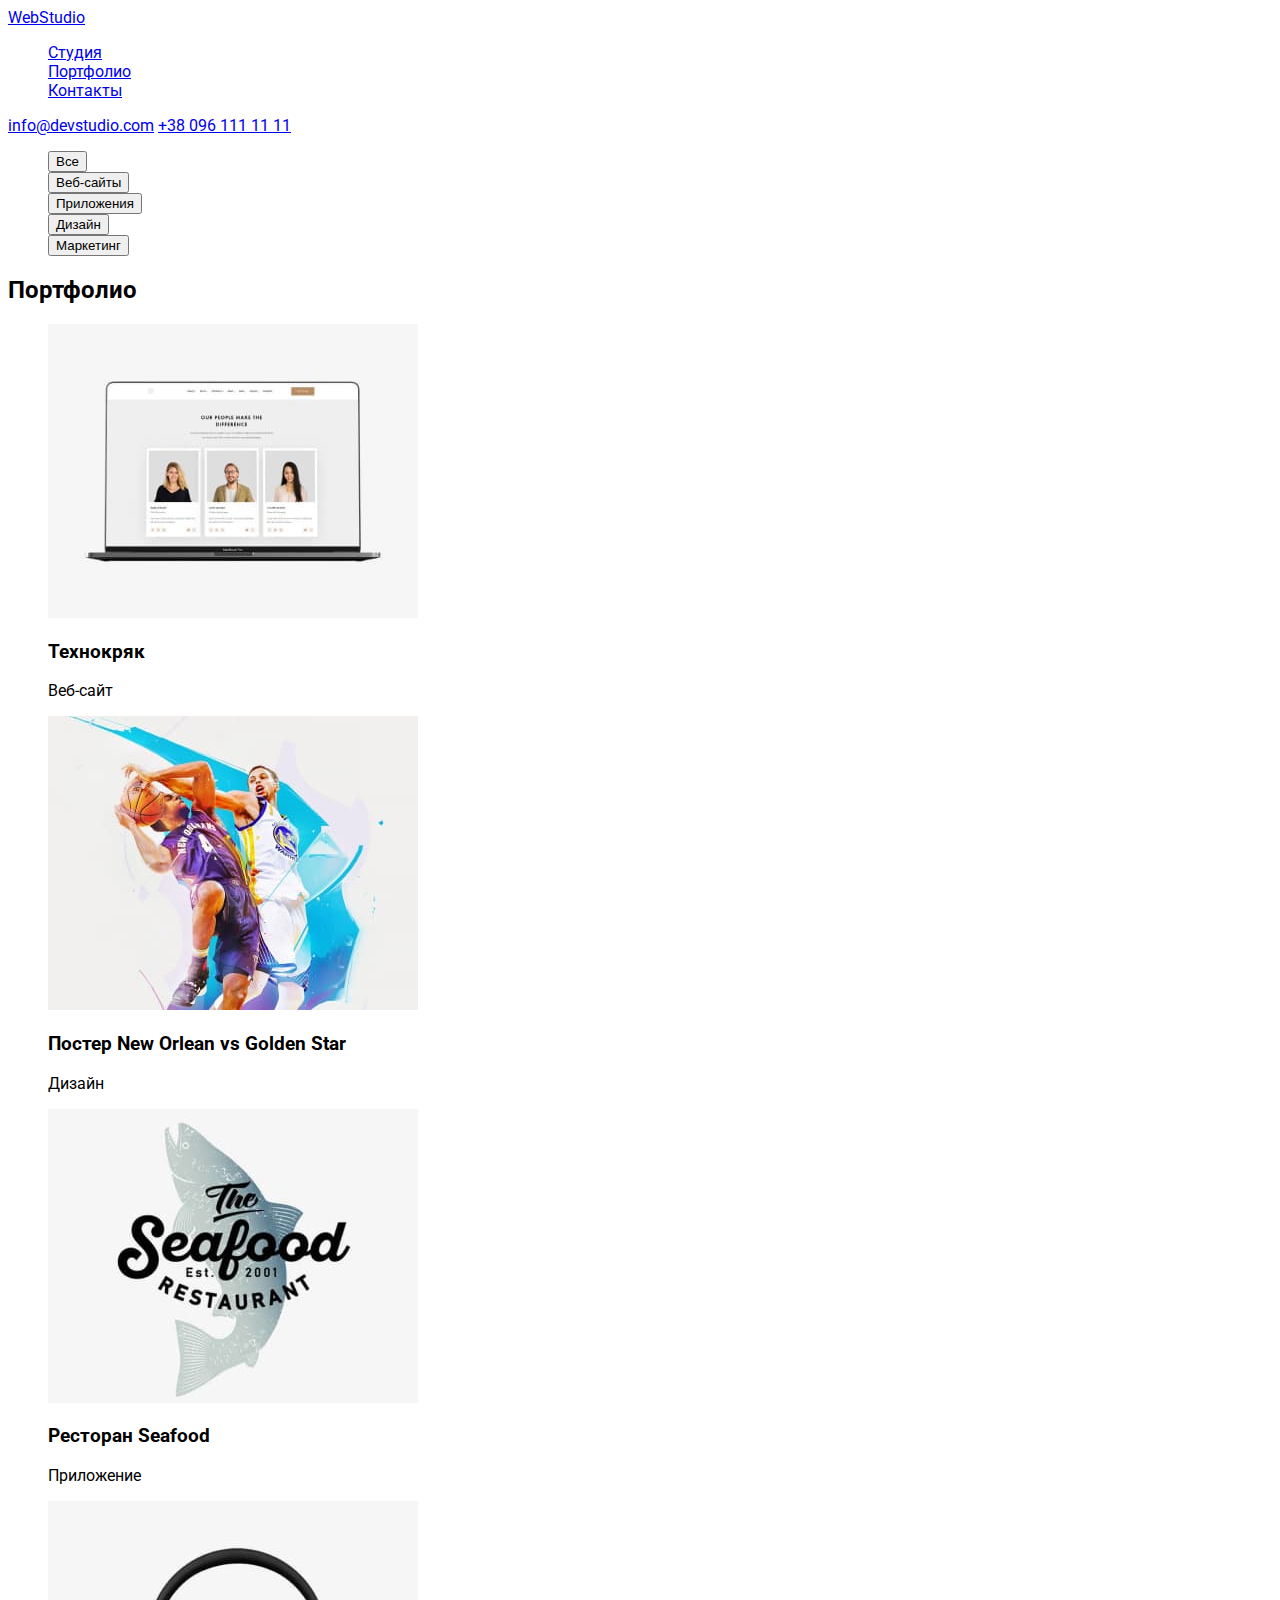
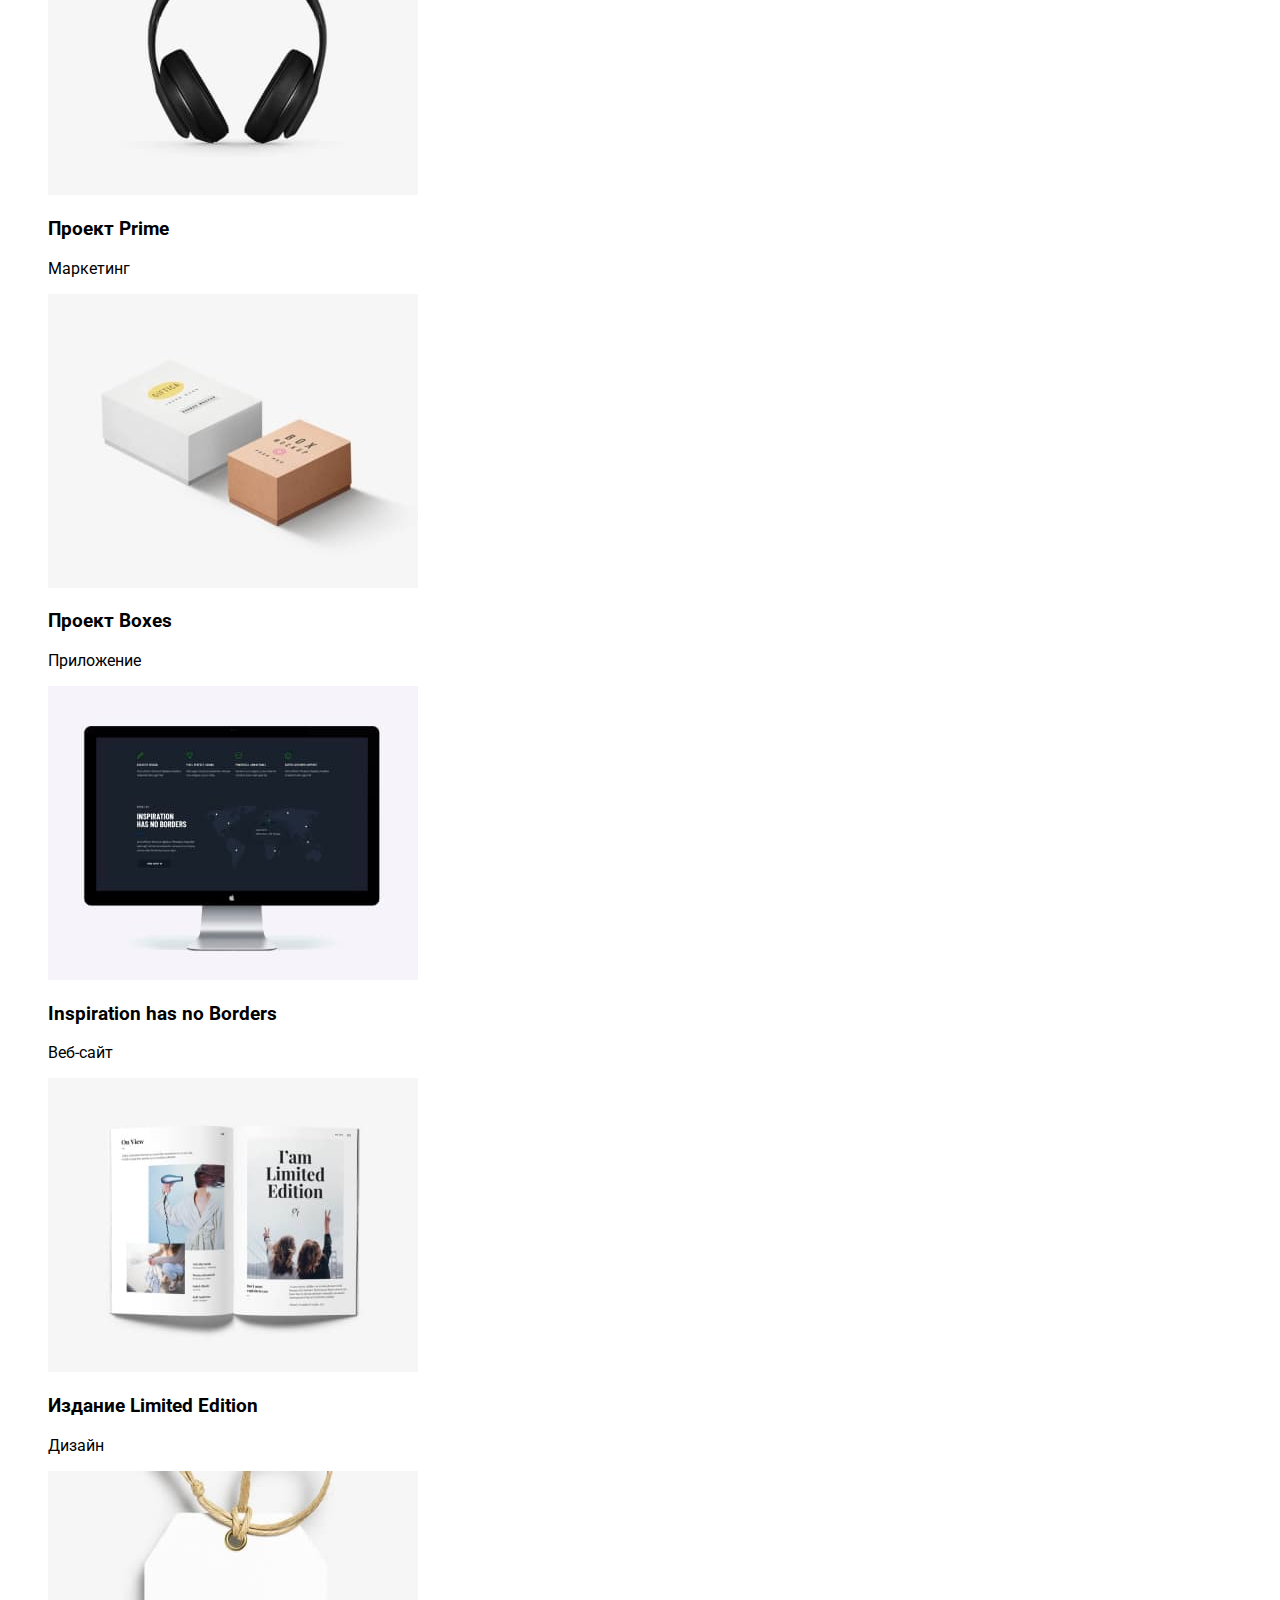
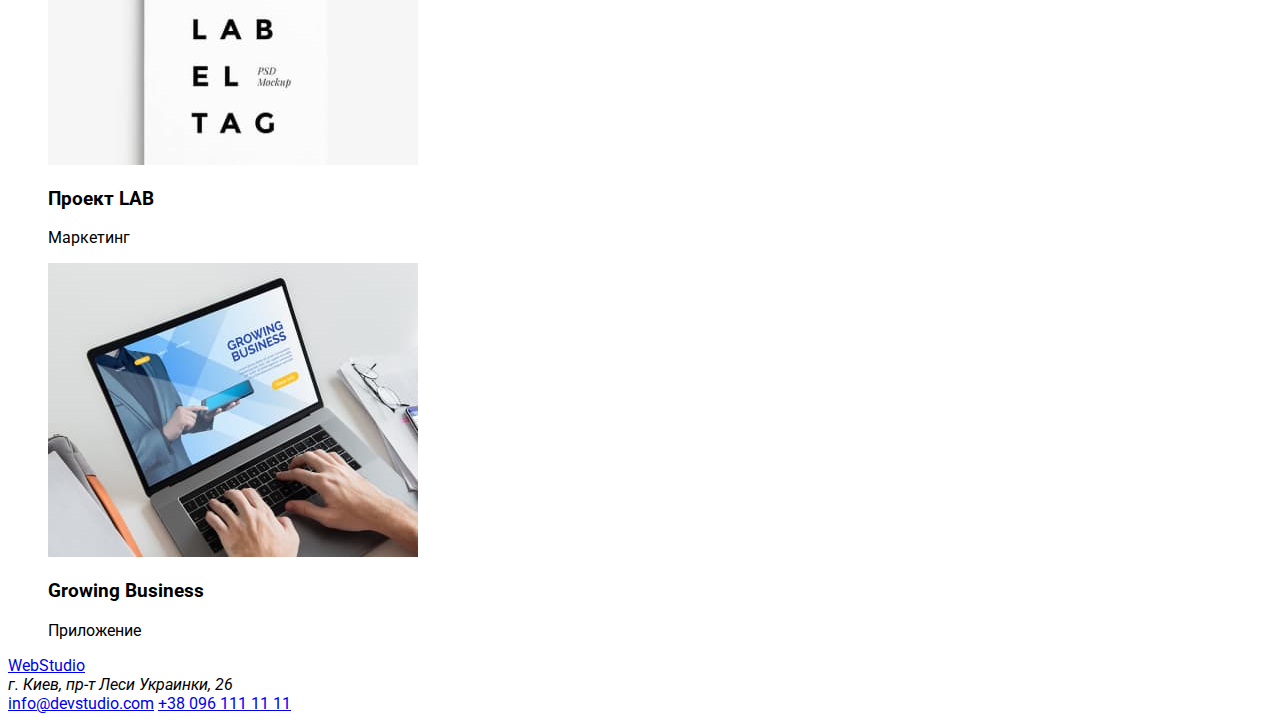
==== portfolio.html @ 27812b1b "Added new portfolio page" ====
<!DOCTYPE html>
<html lang="en">
  <head>
    <meta charset="UTF-8" />
    <meta http-equiv="X-UA-Compatible" content="IE=edge" />
    <meta name="viewport" content="width=device-width, initial-scale=1.0" />
    <link rel="preconnect" href="https://fonts.googleapis.com" />
    <link rel="preconnect" href="https://fonts.gstatic.com" crossorigin />
    <link
      href="https://fonts.googleapis.com/css2?family=Raleway:wght@700&family=Roboto:wght@400;500;700;900&display=swap"
      rel="stylesheet"
    />
    <link rel="stylesheet" href="./CSS/style.css" />

    <title>Document</title>
  </head>
  <body>
    <!-- Шапка -->
    <header class="e-header">
      <a href="./index.html" class="logo"
        ><span class="first">Web</span><span class="second">Studio</span></a
      >
      <nav class="nav">
        <ul class="list">
          <li><a href="./index.html" class="link">Студия</a></li>
          <li><a href="#" class="link current">Портфолио</a></li>
          <li><a href="#" class="link">Контакты</a></li>
        </ul>
      </nav>
      <a href="mailto:info@devstudio.com" class="contact">info@devstudio.com</a>
      <a href="tel:+380961111111" class="contact">+38 096 111 11 11</a>
    </header>

    <main>
      <ul class="list filter">
        <li>
          <button class="exp-button">Все</button>
        </li>
        <li>
          <button class="exp-button">Веб-сайты</button>
        </li>
        <li>
          <button class="exp-button">Приложения</button>
        </li>
        <li>
          <button class="exp-button">Дизайн</button>
        </li>
        <li>
          <button class="exp-button">Маркетинг</button>
        </li>
      </ul>

      <section class="section portfolio">
        <h2 class="title off">Портфолио</h2>
        <ul class="list">
          <li class="portfolio-box">
            <img
              src="./images/pf-1.jpg"
              alt="Пример работ Технокряк"
              width="370"
            />
            <h3 class="item">Технокряк</h3>
            <p class="description">Веб-сайт</p>
          </li>
          <li>
            <img
              src="./images/pf-2.jpg"
              alt="Пример работ Постер New Orlean vs Golden Star"
              width="370"
            />
            <h3 class="item">Постер New Orlean vs Golden Star</h3>
            <p class="description">Дизайн</p>
          </li>
          <li>
            <img
              src="./images/pf-3.jpg"
              alt="Пример работ Ресторан Seafood"
              width="370"
            />
            <h3 class="item">Ресторан Seafood</h3>
            <p class="description">Приложение</p>
          </li>
          <li>
            <img
              src="./images/pf-4.jpg"
              alt="Пример работ Проект Prime"
              width="370"
            />
            <h3 class="item">Проект Prime</h3>
            <p class="description">Маркетинг</p>
          </li>
          <li>
            <img
              src="./images/pf-5.jpg"
              alt="Пример работ Проект Boxes"
              width="370"
            />
            <h3 class="item">Проект Boxes</h3>
            <p class="description">Приложение</p>
          </li>
          <li>
            <img
              src="./images/pf-6.jpg"
              alt="Пример работ Inspiration has no Borders"
              width="370"
            />
            <h3 class="item">Inspiration has no Borders</h3>
            <p class="description">Веб-сайт</p>
          </li>
          <li>
            <img
              src="./images/pf-7.jpg"
              alt="Пример работ Издание Limited Edition"
              width="370"
            />
            <h3 class="item">Издание Limited Edition</h3>
            <p class="description">Дизайн</p>
          </li>
          <li>
            <img
              src="./images/pf-8.jpg"
              alt="Пример работ Проект LAB"
              width="370"
            />
            <h3 class="item">Проект LAB</h3>
            <p class="description">Маркетинг</p>
          </li>
          <li>
            <img
              src="./images/pf-9.jpg"
              alt="Пример работ Growing Business"
              width="370"
            />
            <h3 class="item">Growing Business</h3>
            <p class="description">Приложение</p>
          </li>
        </ul>
      </section>
    </main>
    <!-- Подвал -->
    <footer class="footer">
      <a href="#" class="logo"
        ><span class="first">Web</span><span class="second">Studio</span></a
      >
      <address class="address">г. Киев, пр-т Леси Украинки, 26</address>
      <a href="mailto:info@devstudio.com" class="contact">info@devstudio.com</a>
      <a href="tel:+380961111111" class="contact">+38 096 111 11 11</a>
    </footer>
  </body>
</html>
---- CSS/style.css ----
:root{
    --theme-color: #2196F3;
    --text-primary: #757575;
    --text-secondary: #212121;
    --text-secondary-liter : #FFFFFF;
    
    --font-primary: 'Roboto';
    --font-logo: 'Raleway';
}
body{
    font-family:var(--font-primary);
    
}
ul, ol{
    list-style: none;
}
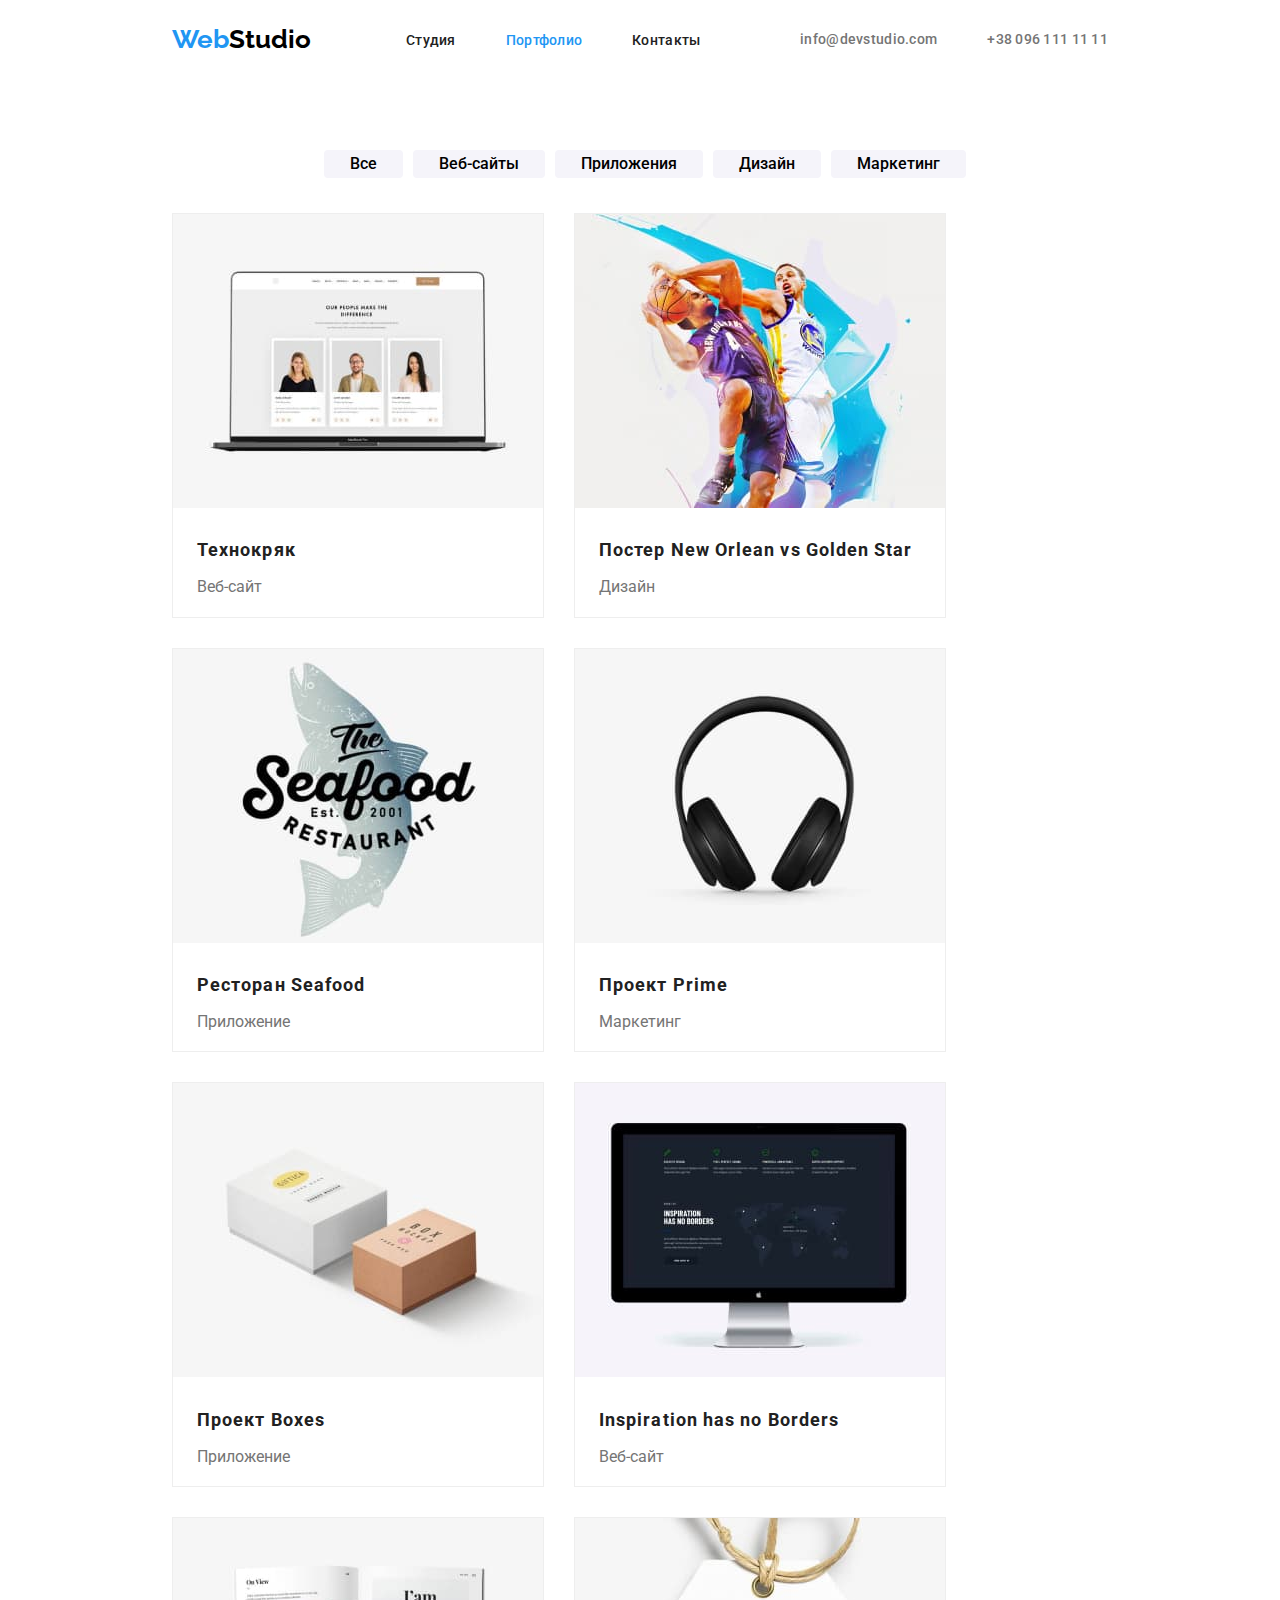
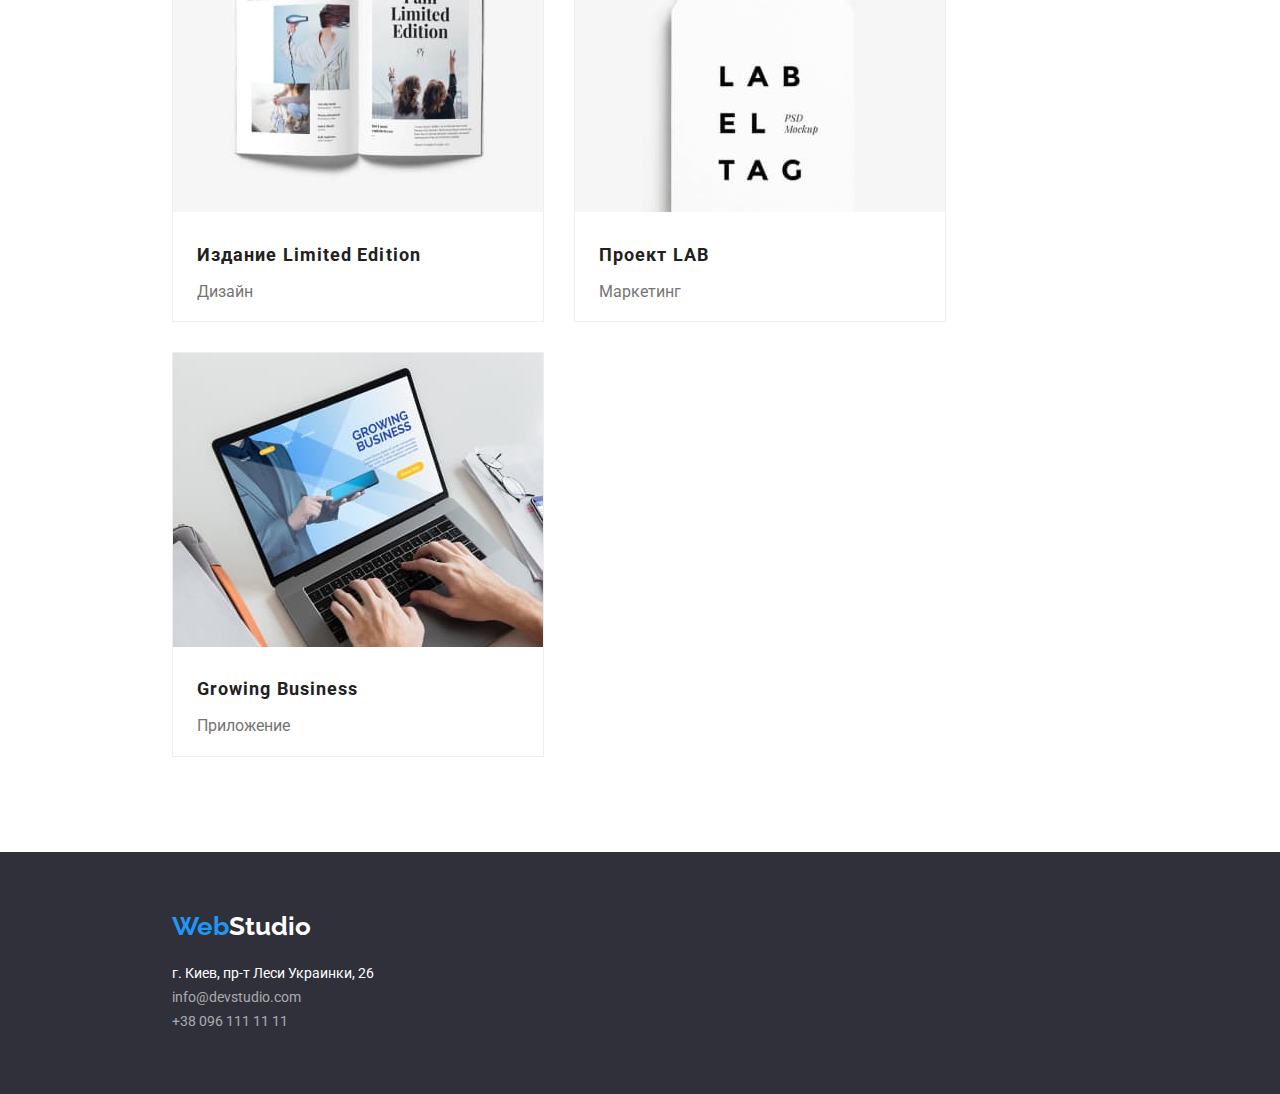
==== commit 198a424d: "одолел (возможно)" ====
--- a/portfolio.html
+++ b/portfolio.html
@@ -7,144 +7,182 @@
     <link rel="preconnect" href="https://fonts.googleapis.com" />
     <link rel="preconnect" href="https://fonts.gstatic.com" crossorigin />
     <link
+      rel="stylesheet"
+      href="https://cdnjs.cloudflare.com/ajax/libs/modern-normalize/1.0.0/modern-normalize.min.css"
+    />
+    <link
       href="https://fonts.googleapis.com/css2?family=Raleway:wght@700&family=Roboto:wght@400;500;700;900&display=swap"
       rel="stylesheet"
     />
     <link rel="stylesheet" href="./CSS/style.css" />
 
-    <title>Document</title>
+    <title>Portfolio</title>
   </head>
   <body>
     <!-- Шапка -->
     <header class="e-header">
-      <a href="./index.html" class="logo"
-        ><span class="first">Web</span><span class="second">Studio</span></a
-      >
-      <nav class="nav">
-        <ul class="list">
-          <li><a href="./index.html" class="link">Студия</a></li>
-          <li><a href="#" class="link current">Портфолио</a></li>
-          <li><a href="#" class="link">Контакты</a></li>
-        </ul>
-      </nav>
-      <a href="mailto:info@devstudio.com" class="contact">info@devstudio.com</a>
-      <a href="tel:+380961111111" class="contact">+38 096 111 11 11</a>
+      <div class="container header-container">
+        <a href="#" class="logo"
+          ><span class="first">Web</span><span class="second">Studio</span></a
+        >
+        <nav class="nav">
+          <ul class="list flex-list">
+            <li class="headet-list-item">
+              <a href="./index.html" class="link">Студия</a>
+            </li>
+            <li class="headet-list-item">
+              <a href="#" class="link current">Портфолио</a>
+            </li>
+            <li class="headet-list-item">
+              <a href="#" class="link">Контакты</a>
+            </li>
+          </ul>
+        </nav>
+        <div class="heder-contact">
+          <a href="mailto:info@devstudio.com" class="contact"
+            >info@devstudio.com</a
+          >
+          <a href="tel:+380961111111" class="contact">+38 096 111 11 11</a>
+        </div>
+      </div>
     </header>
 
     <main>
-      <ul class="list filter">
-        <li>
-          <button class="exp-button">Все</button>
-        </li>
-        <li>
-          <button class="exp-button">Веб-сайты</button>
-        </li>
-        <li>
-          <button class="exp-button">Приложения</button>
-        </li>
-        <li>
-          <button class="exp-button">Дизайн</button>
-        </li>
-        <li>
-          <button class="exp-button">Маркетинг</button>
-        </li>
-      </ul>
-
-      <section class="section portfolio">
-        <h2 class="title off">Портфолио</h2>
-        <ul class="list">
-          <li class="portfolio-box">
-            <img
-              src="./images/pf-1.jpg"
-              alt="Пример работ Технокряк"
-              width="370"
-            />
-            <h3 class="item">Технокряк</h3>
-            <p class="description">Веб-сайт</p>
-          </li>
-          <li>
-            <img
-              src="./images/pf-2.jpg"
-              alt="Пример работ Постер New Orlean vs Golden Star"
-              width="370"
-            />
-            <h3 class="item">Постер New Orlean vs Golden Star</h3>
-            <p class="description">Дизайн</p>
-          </li>
-          <li>
-            <img
-              src="./images/pf-3.jpg"
-              alt="Пример работ Ресторан Seafood"
-              width="370"
-            />
-            <h3 class="item">Ресторан Seafood</h3>
-            <p class="description">Приложение</p>
-          </li>
-          <li>
-            <img
-              src="./images/pf-4.jpg"
-              alt="Пример работ Проект Prime"
-              width="370"
-            />
-            <h3 class="item">Проект Prime</h3>
-            <p class="description">Маркетинг</p>
-          </li>
-          <li>
-            <img
-              src="./images/pf-5.jpg"
-              alt="Пример работ Проект Boxes"
-              width="370"
-            />
-            <h3 class="item">Проект Boxes</h3>
-            <p class="description">Приложение</p>
-          </li>
-          <li>
-            <img
-              src="./images/pf-6.jpg"
-              alt="Пример работ Inspiration has no Borders"
-              width="370"
-            />
-            <h3 class="item">Inspiration has no Borders</h3>
-            <p class="description">Веб-сайт</p>
-          </li>
-          <li>
-            <img
-              src="./images/pf-7.jpg"
-              alt="Пример работ Издание Limited Edition"
-              width="370"
-            />
-            <h3 class="item">Издание Limited Edition</h3>
-            <p class="description">Дизайн</p>
-          </li>
-          <li>
-            <img
-              src="./images/pf-8.jpg"
-              alt="Пример работ Проект LAB"
-              width="370"
-            />
-            <h3 class="item">Проект LAB</h3>
-            <p class="description">Маркетинг</p>
-          </li>
-          <li>
-            <img
-              src="./images/pf-9.jpg"
-              alt="Пример работ Growing Business"
-              width="370"
-            />
-            <h3 class="item">Growing Business</h3>
-            <p class="description">Приложение</p>
-          </li>
-        </ul>
+      <section class="section portfolio container">
+        <div class="our-portfolio">
+          <ul class="list portfolio-filter">
+            <li class="portfolio-item">
+              <button class="portfolio-exp-button">
+                <span class="exp-butt-txt">Все</span>
+              </button>
+            </li>
+            <li class="portfolio-item">
+              <button class="portfolio-exp-button">
+                <span class="exp-butt-txt">Веб-сайты</span>
+              </button>
+            </li>
+            <li class="portfolio-item">
+              <button class="portfolio-exp-button">
+                <span class="exp-butt-txt">Приложения</span>
+              </button>
+            </li>
+            <li class="portfolio-item">
+              <button class="portfolio-exp-button">
+                <span class="exp-butt-txt">Дизайн</span>
+              </button>
+            </li>
+            <li class="portfolio-item">
+              <button class="portfolio-exp-button">
+                <span class="exp-butt-txt">Маркетинг</span>
+              </button>
+            </li>
+          </ul>
+          <div class="portfolio-exemple">
+            <h2 class="title off">Портфолио</h2>
+            <ul class="list portfolio-list">
+              <li class="portfolio-exemple-item">
+                <img src="./images/pf-1.jpg" alt="Пример работ Технокряк" />
+                <div class="portfolio-exemple-txt">
+                  <h3 class="item">Технокряк</h3>
+                  <p class="description">Веб-сайт</p>
+                </div>
+              </li>
+              <li class="portfolio-exemple-item">
+                <img
+                  src="./images/pf-2.jpg"
+                  alt="Пример работ Постер New Orlean vs Golden Star"
+                />
+                <div class="portfolio-exemple-txt">
+                  <h3 class="item">Постер New Orlean vs Golden Star</h3>
+                  <p class="description">Дизайн</p>
+                </div>
+              </li>
+              <li class="portfolio-exemple-item">
+                <img
+                  src="./images/pf-3.jpg"
+                  alt="Пример работ Ресторан Seafood"
+                />
+                <div class="portfolio-exemple-txt">
+                  <h3 class="item">Ресторан Seafood</h3>
+                  <p class="description">Приложение</p>
+                </div>
+              </li>
+              <li class="portfolio-exemple-item">
+                <img src="./images/pf-4.jpg" alt="Пример работ Проект Prime" />
+                <div class="portfolio-exemple-txt">
+                  <h3 class="item">Проект Prime</h3>
+                  <p class="description">Маркетинг</p>
+                </div>
+              </li>
+              <li class="portfolio-exemple-item">
+                <img src="./images/pf-5.jpg" alt="Пример работ Проект Boxes" />
+                <div class="portfolio-exemple-txt">
+                  <h3 class="item">Проект Boxes</h3>
+                  <p class="description">Приложение</p>
+                </div>
+              </li>
+              <li class="portfolio-exemple-item">
+                <img
+                  src="./images/pf-6.jpg"
+                  alt="Пример работ Inspiration has no Borders"
+                />
+                <div class="portfolio-exemple-txt">
+                  <h3 class="item">Inspiration has no Borders</h3>
+                  <p class="description">Веб-сайт</p>
+                </div>
+              </li>
+              <li class="portfolio-exemple-item">
+                <img
+                  src="./images/pf-7.jpg"
+                  alt="Пример работ Издание Limited Edition"
+                />
+                <div class="portfolio-exemple-txt">
+                  <h3 class="item">Издание Limited Edition</h3>
+                  <p class="description">Дизайн</p>
+                </div>
+              </li>
+              <li class="portfolio-exemple-item">
+                <img src="./images/pf-8.jpg" alt="Пример работ Проект LAB" />
+                <div class="portfolio-exemple-txt">
+                  <h3 class="item">Проект LAB</h3>
+                  <p class="description">Маркетинг</p>
+                </div>
+              </li>
+              <li class="portfolio-exemple-item">
+                <img
+                  src="./images/pf-9.jpg"
+                  alt="Пример работ Growing Business"
+                />
+                <div class="portfolio-exemple-txt">
+                  <h3 class="item">Growing Business</h3>
+                  <p class="description">Приложение</p>
+                </div>
+              </li>
+            </ul>
+          </div>
+        </div>
       </section>
     </main>
     <!-- Подвал -->
     <footer class="footer">
-      <a href="#" class="logo"
-        ><span class="first">Web</span><span class="second">Studio</span></a
-      >
-      <address class="address">г. Киев, пр-т Леси Украинки, 26</address>
-      <a href="mailto:info@devstudio.com" class="contact">info@devstudio.com</a>
-      <a href="tel:+380961111111" class="contact">+38 096 111 11 11</a>
+      <div class="container our-footer">
+        <a href="#" class="logo"
+          ><span class="first">Web</span><span class="second">Studio</span></a
+        >
+        <div class="footer-contact">
+          <address class="address">г. Киев, пр-т Леси Украинки, 26</address>
+          <ul class="list">
+            <li>
+              <a href="mailto:info@devstudio.com" class="contact"
+                >info@devstudio.com</a
+              >
+            </li>
+            <li>
+              <a href="tel:+380961111111" class="contact">+38 096 111 11 11</a>
+            </li>
+          </ul>
+        </div>
+      </div>
     </footer>
   </body>
 </html>
--- a/CSS/style.css
+++ b/CSS/style.css
@@ -1,16 +1,380 @@
-:root{
-    --theme-color: #2196F3;
-    --text-primary: #757575;
-    --text-secondary: #212121;
-    --text-secondary-liter : #FFFFFF;
-    
-    --font-primary: 'Roboto';
-    --font-logo: 'Raleway';
-}
-body{
-    font-family:var(--font-primary);
-    
-}
-ul, ol{
-    list-style: none;
-}+:root {
+  --theme-color: #2196f3;
+  --bcg-main: #ffffff;
+  --text-logo: #000000;
+  --text-primary: #212121;
+  --text-secondary: #757575;
+  --text-secondary-liter: #ffffff;
+  --text-secondary-lite-fill: rgba(255, 255, 255, 0.6);
+
+  --font-primary: "Roboto";
+  --font-primary-rezerv: "sans-serif";
+  --font-logo: "Raleway";
+}
+body {
+  background-color: var(--bcg-main);
+  font-family: var(--font-primary), var(--font-primary-rezerv);
+}
+a {
+  text-decoration: none;
+}
+ul {
+  padding: 0px;
+  margin: 0;
+}
+h1,
+h2,
+h3,
+p {
+  margin: 0 0 0 0;
+}
+.off {
+  display: none;
+}
+.logo {
+  font-family: var(--font-logo);
+  font-size: 26px;
+  font-weight: 700;
+  color: #2196f3;
+  margin-right: 95px;
+}
+
+.logo .second {
+  color: var(--text-logo);
+}
+
+.container {
+  margin-left: calc(0.26875 * 100% / 2);
+  margin-right: calc(0.26875 * 100% / 2);
+
+  /* margin-left: 215px;
+  margin-right: 215px; */
+}
+.header-container {
+  display: flex;
+  align-items: center;
+  margin-top: 25px;
+}
+.nav {
+  display: flex;
+  align-items: center;
+
+  letter-spacing: 0.02em;
+  line-height: 1.14;
+  font-size: 14px;
+  font-family: var(--font-primary);
+  font-style: normal;
+  font-weight: 500;
+  font-size: 14px;
+  line-height: 16px;
+  letter-spacing: 0.02em;
+  color: var(--text-primary);
+}
+.flex-list {
+  display: flex;
+}
+.list {
+  list-style: none;
+}
+.headet-list-item + .headet-list-item {
+  margin-left: 50px;
+}
+.nav .link {
+  font-family: var(--font-primary);
+  font-style: normal;
+  font-weight: 500;
+  font-size: 14px;
+  line-height: 16px;
+  letter-spacing: 0.02em;
+  color: var(--text-primary);
+}
+
+.nav .current {
+  color: var(--theme-color);
+}
+.nav .link:hover,
+.nav .link:focus {
+  color: var(--theme-color);
+}
+.e-header {
+}
+
+.e-header .contact + .contact {
+  margin-left: 50px;
+}
+.e-header .contact {
+  letter-spacing: 0.02em;
+  line-height: 1.14;
+  font-size: 14px;
+  font-weight: 500;
+  color: var(--text-secondary);
+}
+
+.heder-contact {
+  margin-left: auto;
+  display: flex;
+}
+.e-header .contact:hover,
+.contact:focus {
+  color: var(--theme-color);
+}
+.footer {
+  background-color: #2f303a;
+}
+.footer .contact {
+  font-size: 14px;
+  font-family: Roboto;
+
+  line-height: 1.71;
+  font-weight: 400;
+  color: var(--text-secondary-lite-fill);
+}
+.footer .contact:hover,
+.contact:focus {
+}
+/* <!-- Эффективные решения для вашего бизнеса --> */
+.herro {
+  margin-top: 25px;
+  text-align: center;
+  background-color: #2f303a;
+  color: var(--text-secondary-liter);
+}
+.herro .title {
+  text-align: center;
+  font-size: 44px;
+  font-weight: 900;
+}
+.herro-conteiner {
+  padding-top: 200px;
+  padding-bottom: 200px;
+}
+/* section-title */
+
+.section {
+}
+.section .title {
+  color: var(--text-primary);
+  font-size: 36px;
+  text-align: center;
+}
+.section .item {
+  color: var(--text-primary);
+}
+.section .description {
+  margin-top: 10px;
+  color: var(--text-secondary);
+}
+.allingcentr {
+  text-align: center;
+}
+
+/*  ПОЧЕМУ МЫ */
+.why-we {
+}
+
+.why-we-container {
+  margin-top: 95px;
+}
+
+.why-we-list {
+  display: flex;
+  margin-left: -30px;
+}
+.why-we-item {
+  width: calc(100% / 4 - 30px);
+  margin-left: 30px;
+  flex-wrap: wrap;
+  /* width: 100px; */
+}
+.why-we-item + .why-we-item {
+}
+.why-we li {
+  /* max-width: 270px; */
+}
+
+.why-we .item {
+  line-height: 1.14;
+  letter-spacing: 0.03em;
+  font-size: 14px;
+}
+.why-we .description {
+  line-height: 1.71;
+  letter-spacing: 0.03em;
+  font-size: 14px;
+}
+
+/* наша работа */
+.our-work {
+  margin-top: 95px;
+}
+.our-work-list {
+  display: flex;
+  margin-left: -30px;
+  margin-top: 50px;
+}
+.our-work-item {
+  width: calc(100% / 3 - 30px);
+  margin-left: 30px;
+  flex-wrap: wrap;
+}
+.our-work img {
+  width: 100%;
+}
+/* Наша команда */
+
+.comand {
+  margin-top: 95px;
+  background-color: #f5f4fa;
+  padding-bottom: 95px;
+}
+
+.our-comand {
+  padding-top: 95px;
+}
+.our-comand-list {
+  margin-top: 50px;
+  display: flex;
+  margin-left: -30px;
+}
+.our-comand-item {
+  width: calc(100% / 3 - 30px);
+  margin-left: 30px;
+  flex-wrap: wrap;
+}
+.our-comand-item img {
+  width: 100%;
+}
+.comand .item {
+  text-align: center;
+  line-height: 1.19;
+  letter-spacing: 0.03em;
+  font-size: 16px;
+  font-weight: 500;
+}
+
+.comand .description {
+  text-align: center;
+  line-height: 1.19;
+  letter-spacing: 0.03em;
+  font-size: 16px;
+}
+.comand li,
+.our-comand-item {
+  background-color: var(--text-secondary-liter);
+  box-shadow: 0px 1px 3px rgba(0, 0, 0, 0.12), 0px 1px 1px rgba(0, 0, 0, 0.14),
+    0px 2px 1px rgba(0, 0, 0, 0.2);
+  border-radius: 0px 0px 4px 4px;
+}
+.comand-item-txt {
+  padding-top: 30px;
+  padding-bottom: 30px;
+}
+
+/* подвал */
+
+.footer {
+  font: inherit;
+  font-size: 14px;
+  color: var(--text-secondary-liter);
+}
+.our-footer {
+  padding-top: 60px;
+  padding-bottom: 60px;
+}
+.footer .logo .second {
+  color: var(--text-secondary-liter);
+}
+.footer .address {
+  font-style: normal;
+
+  font-family: Roboto;
+  line-height: 1.71;
+  font-weight: 400;
+}
+.footer-contact {
+  margin-top: 20px;
+}
+
+/* Страница 2 */
+
+.our-portfolio {
+  margin-top: 95px;
+}
+
+.portfolio .item {
+  letter-spacing: 0.06em;
+  line-height: 2;
+  font-size: 18px;
+}
+.portfolio .description {
+  font-size: 16px;
+}
+
+.portfolio-filter {
+  display: flex;
+  justify-content: center;
+}
+.portfolio-exp-button {
+  margin-left: 10px;
+  background-color: #f5f4fa;
+  font-family: Roboto;
+  font-style: normal;
+  font-weight: 500;
+  font-size: 16px;
+  line-height: 1.625;
+  text-align: center;
+  border-radius: 4px;
+  border: 0;
+}
+.portfolio-exp-button:hover,
+.portfolio-exp-button:focus {
+  cursor: pointer;
+  color: var(--text-secondary-liter);
+  background-color: var(--theme-color);
+}
+
+.exp-butt-txt {
+  padding-left: 20px;
+  padding-right: 20px;
+}
+
+.portfolio-list {
+  box-sizing: border-box;
+  display: flex;
+  flex-wrap: wrap;
+  margin-left: -30px;
+  margin-bottom: -30px;
+  margin-top: 35px;
+}
+.portfolio-exemple {
+  box-sizing: border-box;
+  padding-bottom: 95px;
+}
+.portfolio-exemple-item {
+  box-sizing: border-box;
+  /* width: 370px; */
+  width: calc(100% / 3+30px);
+  margin-left: 30px;
+  margin-bottom: 30px;
+  border: solid 1px #eeeeee;
+}
+
+.portfolio-exemple-item img {
+  width: 100%;
+}
+.portfolio-exemple-txt {
+  margin: 20px 24px;
+}
+.herro .exp-button {
+  background-color: var(--theme-color);
+  color: var(--text-secondary-liter);
+  text-align: center;
+  font-size: 16px;
+  font-weight: 700;
+  width: 200px;
+  height: 50px;
+  box-shadow: 0px 4px 4px rgba(0, 0, 0, 0.15);
+  border-radius: 4px;
+  cursor: pointer;
+  margin-top: 30px;
+}
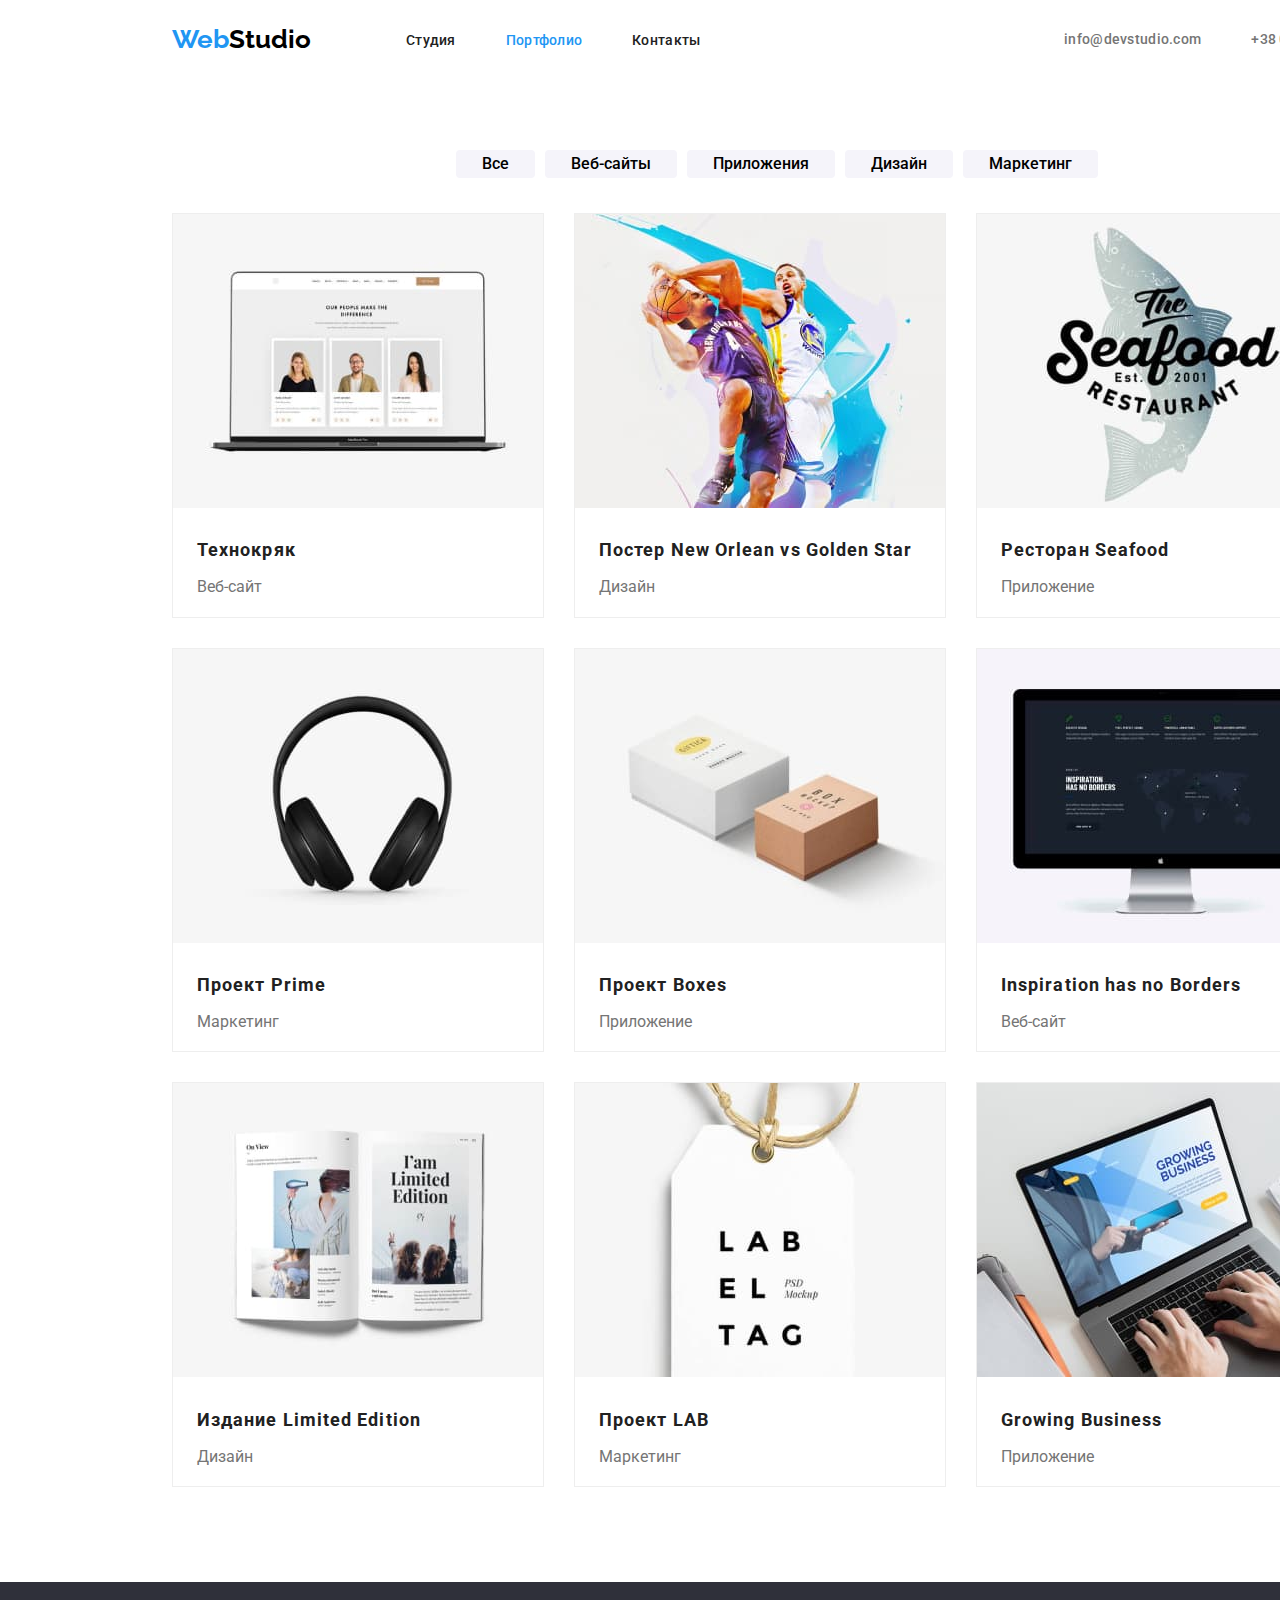
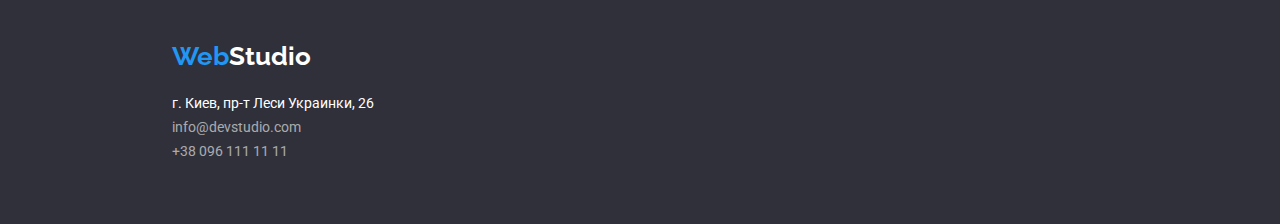
==== commit 8fb2774a: "стили" ====
--- a/portfolio.html
+++ b/portfolio.html
@@ -79,8 +79,8 @@
           </ul>
           <div class="portfolio-exemple">
             <h2 class="title off">Портфолио</h2>
-            <ul class="list portfolio-list">
-              <li class="portfolio-exemple-item">
+            <ul class="list portfolio-list flex-list">
+              <li class="portfolio-exemple-item ">
                 <img src="./images/pf-1.jpg" alt="Пример работ Технокряк" />
                 <div class="portfolio-exemple-txt">
                   <h3 class="item">Технокряк</h3>
--- a/CSS/style.css
+++ b/CSS/style.css
@@ -46,6 +46,7 @@
 .container {
   margin-left: calc(0.26875 * 100% / 2);
   margin-right: calc(0.26875 * 100% / 2);
+  min-width: 1200px;
 
   /* margin-left: 215px;
   margin-right: 215px; */
@@ -342,6 +343,8 @@
   box-sizing: border-box;
   display: flex;
   flex-wrap: wrap;
+  /* justify-content: center; */
+
   margin-left: -30px;
   margin-bottom: -30px;
   margin-top: 35px;
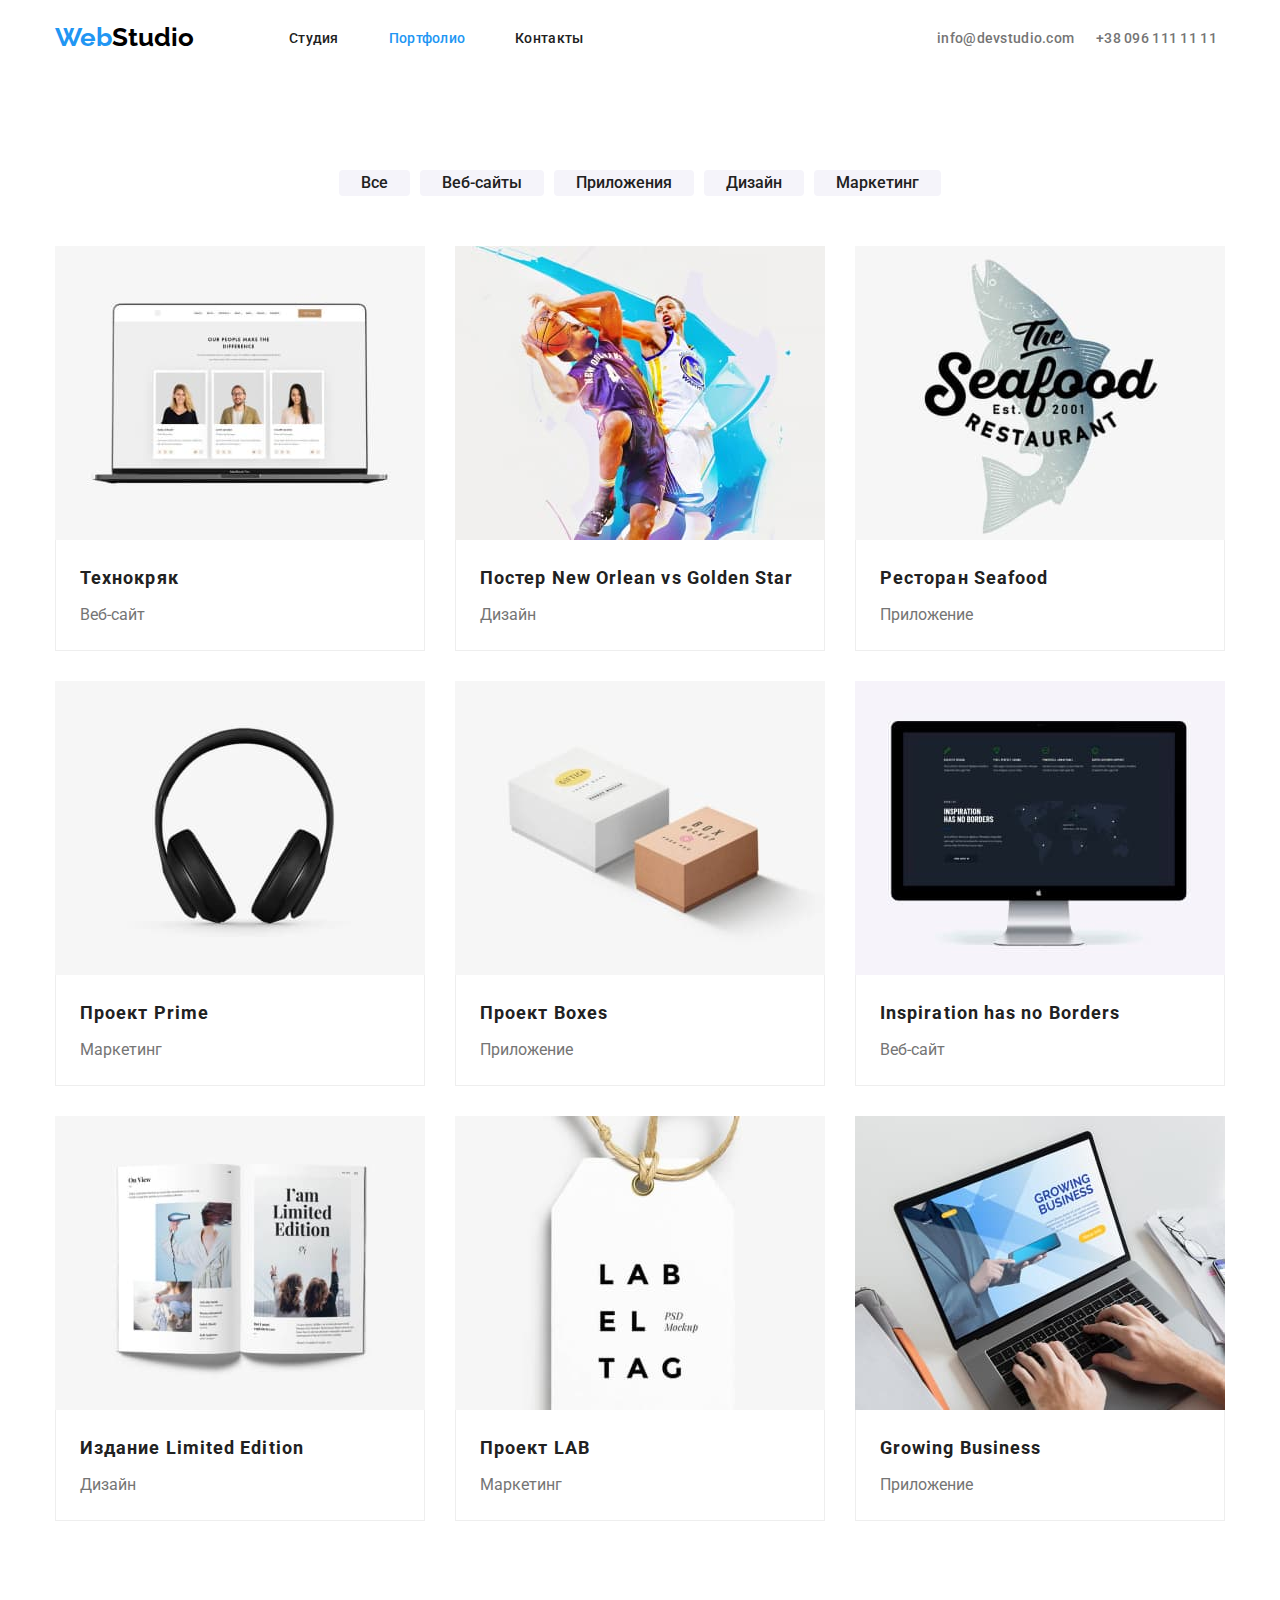
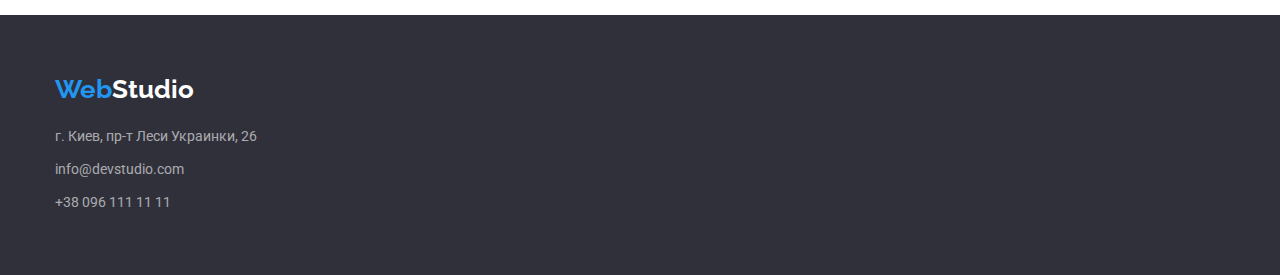
==== commit 73ec185e: "Исправление дз" ====
--- a/portfolio.html
+++ b/portfolio.html
@@ -20,168 +20,151 @@
   </head>
   <body>
     <!-- Шапка -->
-    <header class="e-header">
+      <header class="e-header">
       <div class="container header-container">
-        <a href="#" class="logo"
-          ><span class="first">Web</span><span class="second">Studio</span></a
-        >
-        <nav class="nav">
-          <ul class="list flex-list">
-            <li class="headet-list-item">
-              <a href="./index.html" class="link">Студия</a>
-            </li>
-            <li class="headet-list-item">
-              <a href="#" class="link current">Портфолио</a>
-            </li>
-            <li class="headet-list-item">
-              <a href="#" class="link">Контакты</a>
-            </li>
-          </ul>
-        </nav>
-        <div class="heder-contact">
-          <a href="mailto:info@devstudio.com" class="contact"
-            >info@devstudio.com</a
-          >
-          <a href="tel:+380961111111" class="contact">+38 096 111 11 11</a>
-        </div>
-      </div>
-    </header>
+      <a href="#" class="logo"><span class="first">Web</span><span class="second">Studio</span></a
+      >
+      <nav class="nav">
+        <ul class="list flex-list">
+          
+          <li class="headet-list-item"><a href="./index.html" class="link">Студия</a></li>
+          <li class="headet-list-item"><a href="#" class="link current">Портфолио</a></li>
+          <li class="headet-list-item"><a href="#" class="link">Контакты</a></li>
+        </ul>
+      </nav>
+      
+        <ul class="list heder-contact-list">      
+          <li class="heder-contact-item"><a href="mailto:info@devstudio.com" class="contact">info@devstudio.com</a></li>
+          <li class="heder-contact-item"><a href="tel:+380961111111" class="contact">+38 096 111 11 11</a></li>
+        </ul>          
+    </header>  
 
     <main>
-      <section class="section portfolio container">
-        <div class="our-portfolio">
+      <section class="section  ">
+        <h1 class="off">фильтр</h1>
+        <div class="container">
           <ul class="list portfolio-filter">
-            <li class="portfolio-item">
+            <li class="portfolio-filter-item">
               <button class="portfolio-exp-button">
                 <span class="exp-butt-txt">Все</span>
               </button>
             </li>
-            <li class="portfolio-item">
+            <li class="portfolio-filter-item">
               <button class="portfolio-exp-button">
                 <span class="exp-butt-txt">Веб-сайты</span>
               </button>
             </li>
-            <li class="portfolio-item">
+            <li class="portfolio-filter-item">
               <button class="portfolio-exp-button">
                 <span class="exp-butt-txt">Приложения</span>
               </button>
             </li>
-            <li class="portfolio-item">
+            <li class="portfolio-filter-item">
               <button class="portfolio-exp-button">
                 <span class="exp-butt-txt">Дизайн</span>
               </button>
             </li>
-            <li class="portfolio-item">
+            <li class="portfolio-filter-item">
               <button class="portfolio-exp-button">
                 <span class="exp-butt-txt">Маркетинг</span>
               </button>
             </li>
-          </ul>
-          <div class="portfolio-exemple">
-            <h2 class="title off">Портфолио</h2>
-            <ul class="list portfolio-list flex-list">
-              <li class="portfolio-exemple-item ">
-                <img src="./images/pf-1.jpg" alt="Пример работ Технокряк" />
-                <div class="portfolio-exemple-txt">
-                  <h3 class="item">Технокряк</h3>
-                  <p class="description">Веб-сайт</p>
-                </div>
-              </li>
-              <li class="portfolio-exemple-item">
-                <img
-                  src="./images/pf-2.jpg"
-                  alt="Пример работ Постер New Orlean vs Golden Star"
-                />
-                <div class="portfolio-exemple-txt">
-                  <h3 class="item">Постер New Orlean vs Golden Star</h3>
-                  <p class="description">Дизайн</p>
-                </div>
-              </li>
-              <li class="portfolio-exemple-item">
-                <img
-                  src="./images/pf-3.jpg"
-                  alt="Пример работ Ресторан Seafood"
-                />
-                <div class="portfolio-exemple-txt">
-                  <h3 class="item">Ресторан Seafood</h3>
-                  <p class="description">Приложение</p>
-                </div>
-              </li>
-              <li class="portfolio-exemple-item">
-                <img src="./images/pf-4.jpg" alt="Пример работ Проект Prime" />
-                <div class="portfolio-exemple-txt">
-                  <h3 class="item">Проект Prime</h3>
-                  <p class="description">Маркетинг</p>
-                </div>
-              </li>
-              <li class="portfolio-exemple-item">
-                <img src="./images/pf-5.jpg" alt="Пример работ Проект Boxes" />
-                <div class="portfolio-exemple-txt">
-                  <h3 class="item">Проект Boxes</h3>
-                  <p class="description">Приложение</p>
-                </div>
-              </li>
-              <li class="portfolio-exemple-item">
-                <img
-                  src="./images/pf-6.jpg"
-                  alt="Пример работ Inspiration has no Borders"
-                />
-                <div class="portfolio-exemple-txt">
-                  <h3 class="item">Inspiration has no Borders</h3>
-                  <p class="description">Веб-сайт</p>
-                </div>
-              </li>
-              <li class="portfolio-exemple-item">
-                <img
-                  src="./images/pf-7.jpg"
-                  alt="Пример работ Издание Limited Edition"
-                />
-                <div class="portfolio-exemple-txt">
-                  <h3 class="item">Издание Limited Edition</h3>
-                  <p class="description">Дизайн</p>
-                </div>
-              </li>
-              <li class="portfolio-exemple-item">
-                <img src="./images/pf-8.jpg" alt="Пример работ Проект LAB" />
-                <div class="portfolio-exemple-txt">
-                  <h3 class="item">Проект LAB</h3>
-                  <p class="description">Маркетинг</p>
-                </div>
-              </li>
-              <li class="portfolio-exemple-item">
-                <img
-                  src="./images/pf-9.jpg"
-                  alt="Пример работ Growing Business"
-                />
-                <div class="portfolio-exemple-txt">
-                  <h3 class="item">Growing Business</h3>
-                  <p class="description">Приложение</p>
-                </div>
-              </li>
-            </ul>
-          </div>
+          </ul>         
+          <ul class="portfolio-list">
+          <li class="portfolio-exemple-item ">
+            <img src="./images/pf-1.jpg" alt="Пример работ Технокряк" />
+            <div class="portfolio-exemple-txt">
+              <h3 class="portfolio-item">Технокряк</h3>
+              <p class="portfolio-description">Веб-сайт</p>
+            </div>
+          </li>
+          <li class="portfolio-exemple-item">
+            <img
+              src="./images/pf-2.jpg"
+              alt="Пример работ Постер New Orlean vs Golden Star"
+            />
+            <div class="portfolio-exemple-txt">
+              <h3 class="portfolio-item">Постер New Orlean vs Golden Star</h3>
+              <p class="portfolio-description">Дизайн</p>
+            </div>
+          </li>
+          <li class="portfolio-exemple-item">
+            <img
+              src="./images/pf-3.jpg"
+              alt="Пример работ Ресторан Seafood"
+            />
+            <div class="portfolio-exemple-txt">
+              <h3 class="portfolio-item">Ресторан Seafood</h3>
+              <p class="portfolio-description">Приложение</p>
+            </div>
+          </li>
+          <li class="portfolio-exemple-item">
+            <img src="./images/pf-4.jpg" alt="Пример работ Проект Prime" />
+            <div class="portfolio-exemple-txt">
+              <h3 class="portfolio-item">Проект Prime</h3>
+              <p class="portfolio-description">Маркетинг</p>
+            </div>
+          </li>
+          <li class="portfolio-exemple-item">
+            <img src="./images/pf-5.jpg" alt="Пример работ Проект Boxes" />
+            <div class="portfolio-exemple-txt">
+              <h3 class="portfolio-item">Проект Boxes</h3>
+              <p class="portfolio-description">Приложение</p>
+            </div>
+          </li>
+          <li class="portfolio-exemple-item">
+            <img
+              src="./images/pf-6.jpg"
+              alt="Пример работ Inspiration has no Borders"
+            />
+            <div class="portfolio-exemple-txt">
+              <h3 class="portfolio-item">Inspiration has no Borders</h3>
+              <p class="portfolio-description">Веб-сайт</p>
+            </div>
+          </li>
+          <li class="portfolio-exemple-item">
+            <img
+              src="./images/pf-7.jpg"
+              alt="Пример работ Издание Limited Edition"
+            />
+            <div class="portfolio-exemple-txt">
+              <h3 class="portfolio-item">Издание Limited Edition</h3>
+              <p class="portfolio-description">Дизайн</p>
+            </div>
+          </li>
+          <li class="portfolio-exemple-item">
+            <img src="./images/pf-8.jpg" alt="Пример работ Проект LAB" />
+            <div class="portfolio-exemple-txt">
+              <h3 class="portfolio-item">Проект LAB</h3>
+              <p class="portfolio-description">Маркетинг</p>
+            </div>
+          </li>
+          <li class="portfolio-exemple-item">
+            <img
+              src="./images/pf-9.jpg"
+              alt="Пример работ Growing Business"
+            />
+            <div class="portfolio-exemple-txt">
+              <h3 class="portfolio-item">Growing Business</h3>
+              <p class="portfolio-description">Приложение</p>
+            </div>
+          </li>
+        </ul>
+          
         </div>
       </section>
     </main>
     <!-- Подвал -->
-    <footer class="footer">
-      <div class="container our-footer">
-        <a href="#" class="logo"
-          ><span class="first">Web</span><span class="second">Studio</span></a
-        >
-        <div class="footer-contact">
-          <address class="address">г. Киев, пр-т Леси Украинки, 26</address>
-          <ul class="list">
-            <li>
-              <a href="mailto:info@devstudio.com" class="contact"
-                >info@devstudio.com</a
-              >
-            </li>
-            <li>
-              <a href="tel:+380961111111" class="contact">+38 096 111 11 11</a>
-            </li>
-          </ul>
-        </div>
+    <footer class="footer ">
+      <div class="container ">
+      <a href="#" class="logo"><span class="first">Web</span><span class="second">Studio</span></a>
+      <div class="footer-contact">
+        <ul class="footer-list">
+        <li class="footer-item"><address class="address contact">г. Киев, пр-т Леси Украинки, 26</address></li>
+        <li class="footer-item"><a href="mailto:info@devstudio.com" class="contact">info@devstudio.com</a></li>
+        <li class="footer-item"><a href="tel:+380961111111" class="contact">+38 096 111 11 11</a></li>
+      </ul> 
+      </div>
       </div>
     </footer>
   </body>
--- a/CSS/style.css
+++ b/CSS/style.css
@@ -19,6 +19,7 @@
   text-decoration: none;
 }
 ul {
+  list-style: none;
   padding: 0px;
   margin: 0;
 }
@@ -28,8 +29,22 @@
 p {
   margin: 0 0 0 0;
 }
+img {
+  width: 100%;
+  display: block;
+  height: auto;
+}
+button {
+  display: block;
+  padding: 0;
+}
 .off {
-  display: none;
+  position: absolute;
+  top: -9999px;
+  left: -9999px;
+  visibility: hidden;
+  /* float: left; */
+  /* display: none; */
 }
 .logo {
   font-family: var(--font-logo);
@@ -44,17 +59,17 @@
 }
 
 .container {
-  margin-left: calc(0.26875 * 100% / 2);
-  margin-right: calc(0.26875 * 100% / 2);
-  min-width: 1200px;
-
+  margin-left: auto;
+  margin-right: auto;
+  width: 1200px;
+  padding: 0 15px;
   /* margin-left: 215px;
   margin-right: 215px; */
 }
 .header-container {
   display: flex;
   align-items: center;
-  margin-top: 25px;
+  /* margin-top: 25px; */
 }
 .nav {
   display: flex;
@@ -81,6 +96,8 @@
   margin-left: 50px;
 }
 .nav .link {
+  padding: 30px 0;
+  display: block;
   font-family: var(--font-primary);
   font-style: normal;
   font-weight: 500;
@@ -111,10 +128,18 @@
   color: var(--text-secondary);
 }
 
-.heder-contact {
+.heder-contact-list {
   margin-left: auto;
   display: flex;
 }
+
+.heder-contact-item {
+  width: calc(100% / 2 - 30px);
+  margin-left: 30px;
+  flex-wrap: wrap;
+  /* width: 100px; */
+}
+
 .e-header .contact:hover,
 .contact:focus {
   color: var(--theme-color);
@@ -135,33 +160,62 @@
 }
 /* <!-- Эффективные решения для вашего бизнеса --> */
 .herro {
-  margin-top: 25px;
-  text-align: center;
+  /* margin-top: 25px; */
+  padding: 200px 0;
+  text-align: center;
+
   background-color: #2f303a;
   color: var(--text-secondary-liter);
 }
-.herro .title {
+.herro-title {
   text-align: center;
   font-size: 44px;
   font-weight: 900;
+  line-height: 60px;
 }
 .herro-conteiner {
   padding-top: 200px;
   padding-bottom: 200px;
 }
+.herro-exp-button {
+  margin-left: auto;
+  margin-right: auto;
+  margin-top: 30px;
+
+  background-color: var(--theme-color);
+
+  width: 200px;
+  height: 50px;
+  border: 0;
+  box-shadow: 0px 4px 4px rgba(0, 0, 0, 0.15);
+  border-radius: 4px;
+  cursor: pointer;
+}
+.herro-button-txt {
+  color: var(--text-secondary-liter);
+  font-size: 16px;
+  font-weight: 700;
+  font-family: var(--font-primary);
+  line-height: 1.875;
+  /* identical to box height, or 187% */
+  align-items: center;
+  text-align: center;
+}
+
 /* section-title */
 
 .section {
-}
-.section .title {
+  padding: 94px 0;
+}
+.section-title {
   color: var(--text-primary);
   font-size: 36px;
   text-align: center;
 }
-.section .item {
-  color: var(--text-primary);
-}
-.section .description {
+.section-item {
+  color: var(--text-primary);
+}
+.section-description {
   margin-top: 10px;
   color: var(--text-secondary);
 }
@@ -193,18 +247,24 @@
   /* max-width: 270px; */
 }
 
-.why-we .item {
+.section-we-item {
+  color: var(--font-primary);
   line-height: 1.14;
   letter-spacing: 0.03em;
   font-size: 14px;
 }
-.why-we .description {
+.section-we-description {
+  margin-top: 10px;
+  color: var(--text-secondary);
   line-height: 1.71;
   letter-spacing: 0.03em;
   font-size: 14px;
 }
 
 /* наша работа */
+.work-section {
+  padding-top: 0;
+}
 .our-work {
   margin-top: 95px;
 }
@@ -218,15 +278,13 @@
   margin-left: 30px;
   flex-wrap: wrap;
 }
-.our-work img {
-  width: 100%;
-}
+
 /* Наша команда */
 
 .comand {
-  margin-top: 95px;
+  /* margin-top: 95px; */
   background-color: #f5f4fa;
-  padding-bottom: 95px;
+  /* padding-bottom: 95px; */
 }
 
 .our-comand {
@@ -242,10 +300,9 @@
   margin-left: 30px;
   flex-wrap: wrap;
 }
-.our-comand-item img {
-  width: 100%;
-}
-.comand .item {
+
+.comand-user-item {
+  color: var(--text-primary);
   text-align: center;
   line-height: 1.19;
   letter-spacing: 0.03em;
@@ -253,7 +310,9 @@
   font-weight: 500;
 }
 
-.comand .description {
+.comand-user-description {
+  color: var(--text-secondary);
+  margin-top: 10px;
   text-align: center;
   line-height: 1.19;
   letter-spacing: 0.03em;
@@ -274,14 +333,13 @@
 /* подвал */
 
 .footer {
-  font: inherit;
-  font-size: 14px;
-  color: var(--text-secondary-liter);
-}
-.our-footer {
   padding-top: 60px;
   padding-bottom: 60px;
-}
+  /* font: inherit; */
+  font-size: 14px;
+  color: var(--text-secondary-liter);
+}
+
 .footer .logo .second {
   color: var(--text-secondary-liter);
 }
@@ -295,20 +353,29 @@
 .footer-contact {
   margin-top: 20px;
 }
-
+.footer .logo {
+  margin-right: 0;
+}
+.footer-item:not(:last-child) {
+  margin-bottom: 9px;
+}
 /* Страница 2 */
 
-.our-portfolio {
-  margin-top: 95px;
-}
-
-.portfolio .item {
+.portfolio-item {
+  color: var(--text-primary);
   letter-spacing: 0.06em;
   line-height: 2;
   font-size: 18px;
 }
-.portfolio .description {
+.portfolio-filter-item:not(:last-child) {
+  margin-right: 10px;
+}
+
+.portfolio-description {
+  margin-top: 4px;
+  color: var(--text-secondary);
   font-size: 16px;
+  line-height: 1.875;
 }
 
 .portfolio-filter {
@@ -316,7 +383,7 @@
   justify-content: center;
 }
 .portfolio-exp-button {
-  margin-left: 10px;
+  /* margin-left: 10px; */
   background-color: #f5f4fa;
   font-family: Roboto;
   font-style: normal;
@@ -335,8 +402,16 @@
 }
 
 .exp-butt-txt {
-  padding-left: 20px;
-  padding-right: 20px;
+  color: var(--text-primary);
+  font-family: var(--font-primary);
+  padding: 6px 22px;
+}
+
+.exp-butt-txt:focus,
+.exp-butt-txt:hover {
+  color: var(--text-secondary-liter);
+  font-family: var(--font-primary);
+  padding: 6px 22px;
 }
 
 .portfolio-list {
@@ -344,10 +419,9 @@
   display: flex;
   flex-wrap: wrap;
   /* justify-content: center; */
-
   margin-left: -30px;
   margin-bottom: -30px;
-  margin-top: 35px;
+  margin-top: 50px;
 }
 .portfolio-exemple {
   box-sizing: border-box;
@@ -359,25 +433,11 @@
   width: calc(100% / 3+30px);
   margin-left: 30px;
   margin-bottom: 30px;
-  border: solid 1px #eeeeee;
-}
-
-.portfolio-exemple-item img {
-  width: 100%;
-}
+}
+
 .portfolio-exemple-txt {
-  margin: 20px 24px;
-}
-.herro .exp-button {
-  background-color: var(--theme-color);
-  color: var(--text-secondary-liter);
-  text-align: center;
-  font-size: 16px;
-  font-weight: 700;
-  width: 200px;
-  height: 50px;
-  box-shadow: 0px 4px 4px rgba(0, 0, 0, 0.15);
-  border-radius: 4px;
-  cursor: pointer;
-  margin-top: 30px;
-}
+  border-bottom: solid 1px #eeeeee;
+  border-left: solid 1px #eeeeee;
+  border-right: solid 1px #eeeeee;
+  padding: 20px 24px;
+}
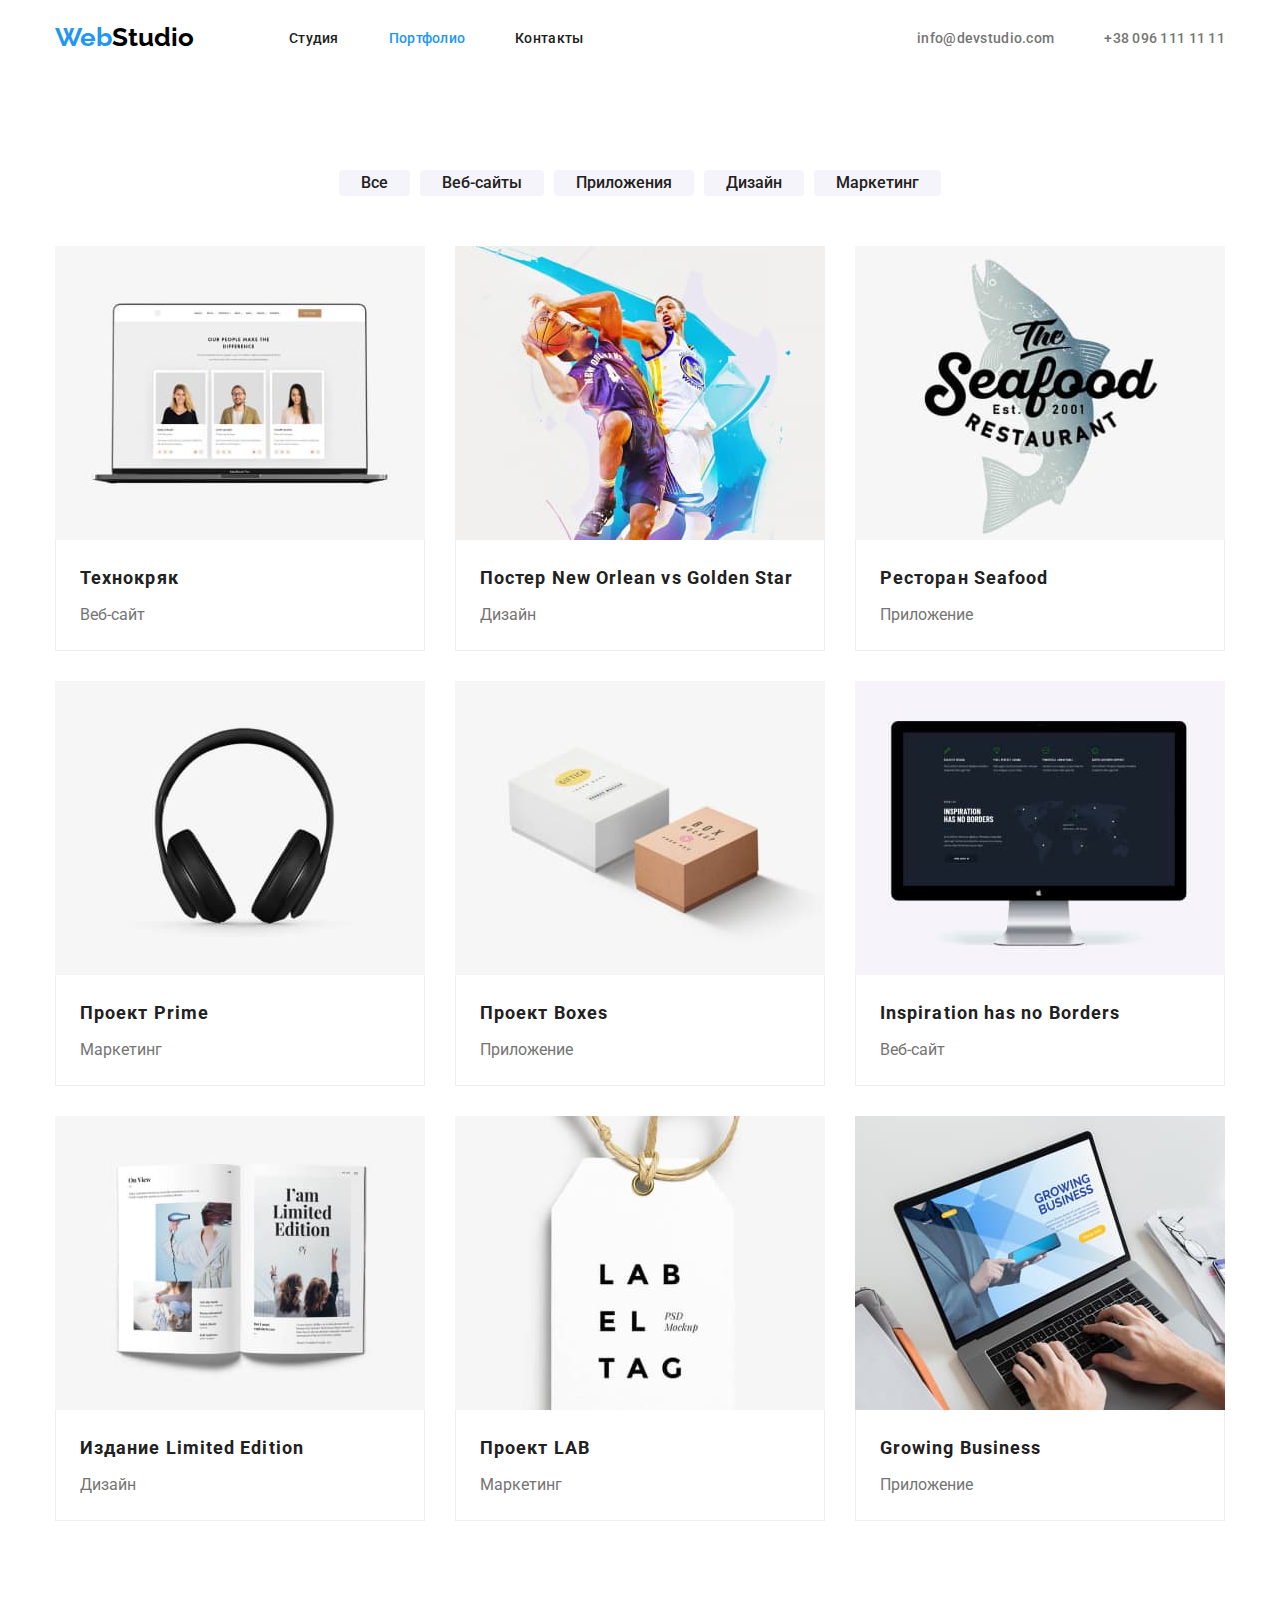
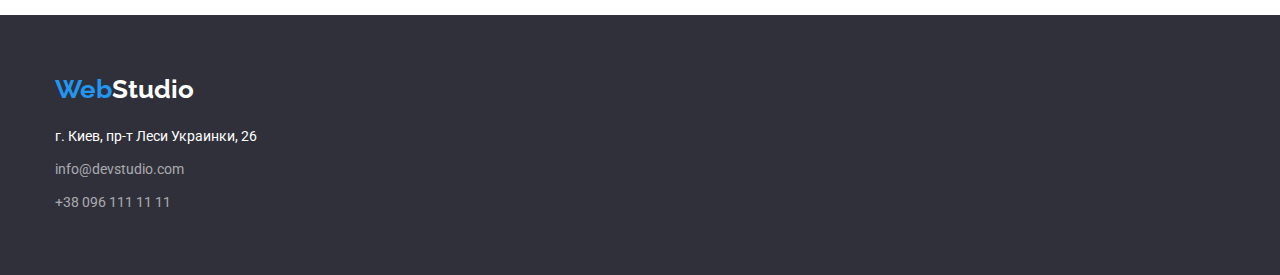
==== commit 27d9a42d: "eddit" ====
--- a/portfolio.html
+++ b/portfolio.html
@@ -41,8 +41,9 @@
 
     <main>
       <section class="section  ">
-        <h1 class="off">фильтр</h1>
+       
         <div class="container">
+          <h1 class="visually-hidden">фильтр</h1>
           <ul class="list portfolio-filter">
             <li class="portfolio-filter-item">
               <button class="portfolio-exp-button">
@@ -160,7 +161,7 @@
       <a href="#" class="logo"><span class="first">Web</span><span class="second">Studio</span></a>
       <div class="footer-contact">
         <ul class="footer-list">
-        <li class="footer-item"><address class="address contact">г. Киев, пр-т Леси Украинки, 26</address></li>
+        <li class="footer-item"><address class="address contact"><a href="mailto:info@devstudio.com">г. Киев, пр-т Леси Украинки, 26</a></address></li>
         <li class="footer-item"><a href="mailto:info@devstudio.com" class="contact">info@devstudio.com</a></li>
         <li class="footer-item"><a href="tel:+380961111111" class="contact">+38 096 111 11 11</a></li>
       </ul> 
--- a/CSS/style.css
+++ b/CSS/style.css
@@ -46,6 +46,13 @@
   /* float: left; */
   /* display: none; */
 }
+.visually-hidden{
+   position: absolute;
+   clip: rect(0 0 0 0);
+   width: 1px;
+   height: 1px;
+   margin: -1px;
+}
 .logo {
   font-family: var(--font-logo);
   font-size: 26px;
@@ -133,9 +140,9 @@
   display: flex;
 }
 
-.heder-contact-item {
-  width: calc(100% / 2 - 30px);
-  margin-left: 30px;
+.heder-contact-item:not(:first-child) {
+    /* width: calc(100% / 2 - 30px); */
+  margin-left: 50px;
   flex-wrap: wrap;
   /* width: 100px; */
 }
@@ -358,6 +365,9 @@
 }
 .footer-item:not(:last-child) {
   margin-bottom: 9px;
+}
+.footer-item a {
+  color: var(--bcg-main);
 }
 /* Страница 2 */
 
